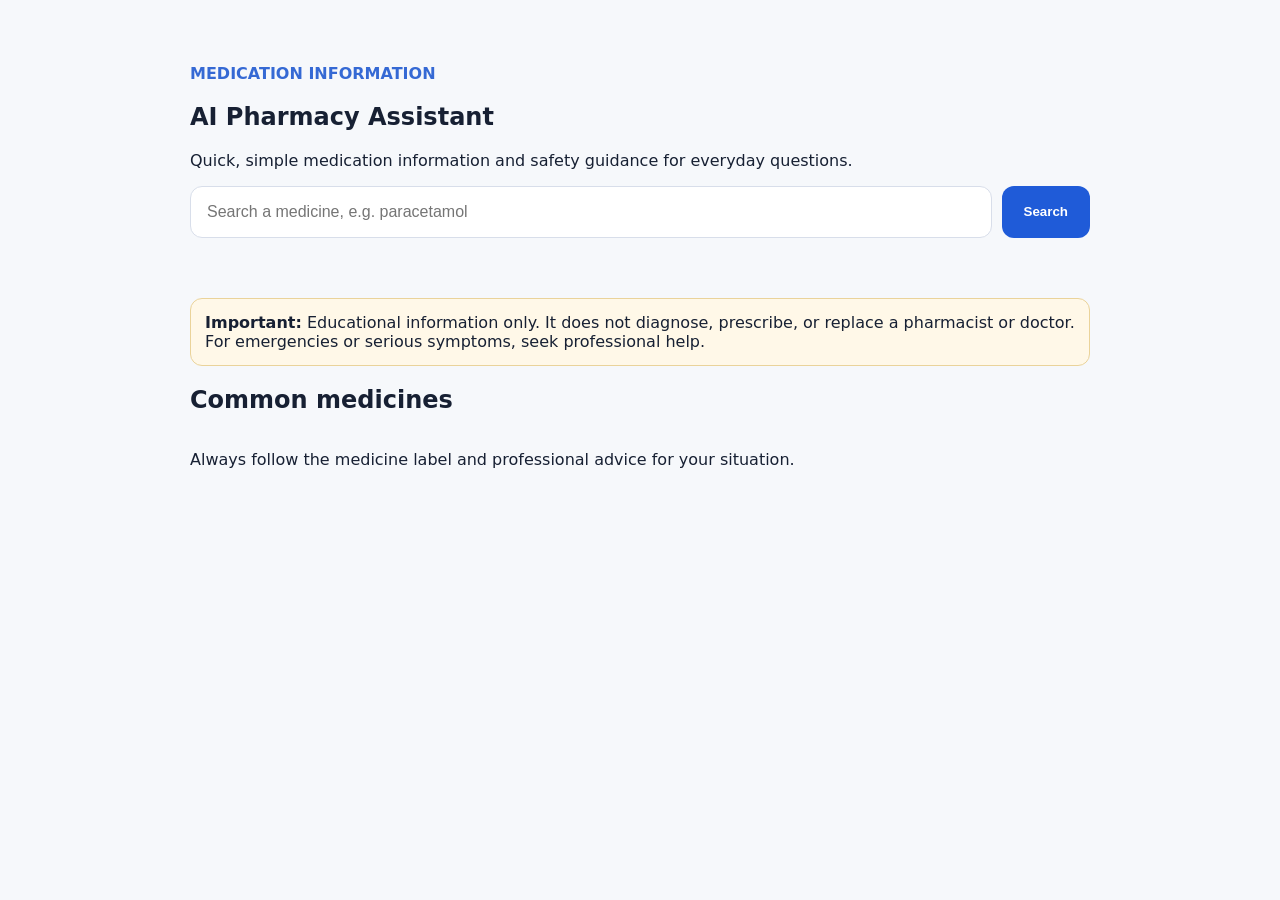
==== static/index.html @ 21f1f7c6 "Create accessible pharmacy assistant product" ====
<!doctype html><html lang="en"><head><meta charset="utf-8"><meta name="viewport" content="width=device-width,initial-scale=1"><title>AI Pharmacy Assistant</title><style>body{font-family:system-ui,sans-serif;margin:0;background:#f6f8fb;color:#172033}.wrap{max-width:900px;margin:auto;padding:24px}.hero{padding:40px 0}.tag{color:#3569d4;font-weight:800}.search{display:flex;gap:10px}.search input{flex:1;padding:16px;border:1px solid #d8deea;border-radius:12px;font-size:16px}.search button{padding:0 22px;border:0;border-radius:12px;background:#1f5bd8;color:#fff;font-weight:800}.notice{margin:20px 0;padding:14px;border:1px solid #ead39a;border-radius:12px;background:#fff8e8}.grid{display:grid;grid-template-columns:repeat(auto-fit,minmax(220px,1fr));gap:14px}.card{background:#fff;padding:20px;border:1px solid #e2e7f0;border-radius:16px}.card h2{margin:5px 0}.card button{margin-top:10px;padding:9px 12px;border:0;border-radius:9px;background:#eef4ff;color:#2458bf;font-weight:700}.detail{margin:22px 0;padding:22px;border-radius:16px;background:#172033;color:#fff}.warning{margin-top:15px;padding:13px;border-radius:10px;background:#3a2b16}@media(max-width:600px){.search{flex-direction:column}.search button{height:48px}}</style></head><body><main class="wrap"><section class="hero"><div class="tag">MEDICATION INFORMATION</div><h1>AI Pharmacy Assistant</h1><p>Quick, simple medication information and safety guidance for everyday questions.</p><form class="search" id="search"><input id="q" placeholder="Search a medicine, e.g. paracetamol"><button>Search</button></form></section><div class="notice"><b>Important:</b> Educational information only. It does not diagnose, prescribe, or replace a pharmacist or doctor. For emergencies or serious symptoms, seek professional help.</div><section id="result"></section><h2>Common medicines</h2><section class="grid" id="cards"></section><p>Always follow the medicine label and professional advice for your situation.</p></main><script>const cards=document.querySelector('#cards'),result=document.querySelector('#result');async function load(){let d=await(await fetch('/api/medicines')).json();cards.innerHTML=d.medicines.map(m=>`<article class="card"><small>${m.category}</small><h2>${m.name}</h2><p>${m.uses.join(' · ')}</p><button onclick="show('${m.name}')">Safety info</button></article>`).join('')}async function show(n){let m=await(await fetch('/api/medicine/'+encodeURIComponent(n))).json();result.innerHTML=m.found?`<article class="detail"><small>${m.category}</small><h2>${m.name}</h2><b>Common uses</b><ul>${m.uses.map(x=>`<li>${x}</li>`).join('')}</ul><div class="warning"><b>Safety note:</b> ${m.warning}<br><br><b>Tip:</b> ${m.tip}</div></article>`:'<p>No matching medicine found in this demo.';result.scrollIntoView({behavior:'smooth'})}document.querySelector('#search').onsubmit=async e=>{e.preventDefault();let q=document.querySelector('#q').value.trim();if(!q)return;let d=await(await fetch('/api/search?q='+encodeURIComponent(q))).json();d.count?show(d.results[0].name):result.innerHTML='<p>No matching medicine found in this demo.</p>'};load()</script></body></html>
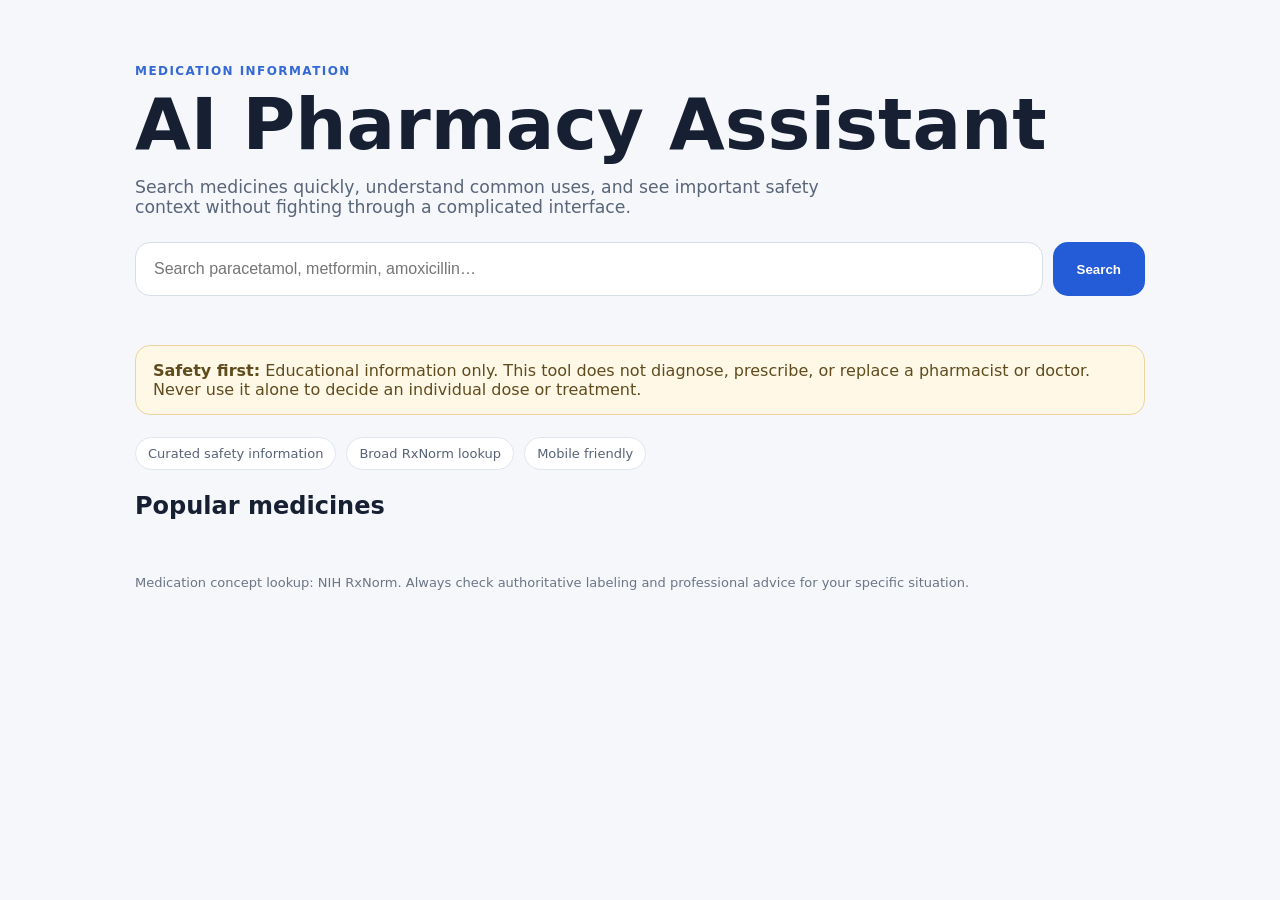
==== commit da796a87: "Upgrade medicine coverage with live RxNorm lookup" ====
--- a/static/index.html
+++ b/static/index.html
@@ -1 +1 @@
-<!doctype html><html lang="en"><head><meta charset="utf-8"><meta name="viewport" content="width=device-width,initial-scale=1"><title>AI Pharmacy Assistant</title><style>body{font-family:system-ui,sans-serif;margin:0;background:#f6f8fb;color:#172033}.wrap{max-width:900px;margin:auto;padding:24px}.hero{padding:40px 0}.tag{color:#3569d4;font-weight:800}.search{display:flex;gap:10px}.search input{flex:1;padding:16px;border:1px solid #d8deea;border-radius:12px;font-size:16px}.search button{padding:0 22px;border:0;border-radius:12px;background:#1f5bd8;color:#fff;font-weight:800}.notice{margin:20px 0;padding:14px;border:1px solid #ead39a;border-radius:12px;background:#fff8e8}.grid{display:grid;grid-template-columns:repeat(auto-fit,minmax(220px,1fr));gap:14px}.card{background:#fff;padding:20px;border:1px solid #e2e7f0;border-radius:16px}.card h2{margin:5px 0}.card button{margin-top:10px;padding:9px 12px;border:0;border-radius:9px;background:#eef4ff;color:#2458bf;font-weight:700}.detail{margin:22px 0;padding:22px;border-radius:16px;background:#172033;color:#fff}.warning{margin-top:15px;padding:13px;border-radius:10px;background:#3a2b16}@media(max-width:600px){.search{flex-direction:column}.search button{height:48px}}</style></head><body><main class="wrap"><section class="hero"><div class="tag">MEDICATION INFORMATION</div><h1>AI Pharmacy Assistant</h1><p>Quick, simple medication information and safety guidance for everyday questions.</p><form class="search" id="search"><input id="q" placeholder="Search a medicine, e.g. paracetamol"><button>Search</button></form></section><div class="notice"><b>Important:</b> Educational information only. It does not diagnose, prescribe, or replace a pharmacist or doctor. For emergencies or serious symptoms, seek professional help.</div><section id="result"></section><h2>Common medicines</h2><section class="grid" id="cards"></section><p>Always follow the medicine label and professional advice for your situation.</p></main><script>const cards=document.querySelector('#cards'),result=document.querySelector('#result');async function load(){let d=await(await fetch('/api/medicines')).json();cards.innerHTML=d.medicines.map(m=>`<article class="card"><small>${m.category}</small><h2>${m.name}</h2><p>${m.uses.join(' · ')}</p><button onclick="show('${m.name}')">Safety info</button></article>`).join('')}async function show(n){let m=await(await fetch('/api/medicine/'+encodeURIComponent(n))).json();result.innerHTML=m.found?`<article class="detail"><small>${m.category}</small><h2>${m.name}</h2><b>Common uses</b><ul>${m.uses.map(x=>`<li>${x}</li>`).join('')}</ul><div class="warning"><b>Safety note:</b> ${m.warning}<br><br><b>Tip:</b> ${m.tip}</div></article>`:'<p>No matching medicine found in this demo.';result.scrollIntoView({behavior:'smooth'})}document.querySelector('#search').onsubmit=async e=>{e.preventDefault();let q=document.querySelector('#q').value.trim();if(!q)return;let d=await(await fetch('/api/search?q='+encodeURIComponent(q))).json();d.count?show(d.results[0].name):result.innerHTML='<p>No matching medicine found in this demo.</p>'};load()</script></body></html>+<!doctype html><html lang="en"><head><meta charset="utf-8"><meta name="viewport" content="width=device-width,initial-scale=1"><meta name="description" content="Accessible medication information assistant"><title>AI Pharmacy Assistant</title><style>:root{font-family:Inter,system-ui,-apple-system,BlinkMacSystemFont,"Segoe UI",sans-serif;color:#172033;background:#f5f7fb}*{box-sizing:border-box}body{margin:0}.wrap{max-width:1050px;margin:auto;padding:20px}.hero{padding:44px 0 24px}.eyebrow{font-size:12px;font-weight:850;letter-spacing:.12em;color:#3569d4}.hero h1{font-size:clamp(2.2rem,7vw,4.5rem);line-height:1;margin:10px 0}.hero p{max-width:700px;color:#596579;font-size:1.08rem}.search{display:flex;gap:10px;margin:25px 0}.search input{flex:1;padding:17px 18px;border:1px solid #d7deea;border-radius:15px;font-size:16px;outline:none;background:#fff}.search input:focus{border-color:#3569d4;box-shadow:0 0 0 4px #3569d41c}.search button{border:0;border-radius:15px;padding:0 24px;background:#245bd6;color:#fff;font-weight:850;cursor:pointer}.notice{background:#fff8e7;border:1px solid #ecd49c;padding:15px 17px;border-radius:15px;color:#604b1d}.stats{display:flex;gap:10px;flex-wrap:wrap;margin:22px 0}.pill{background:#fff;border:1px solid #e0e5ee;border-radius:999px;padding:8px 12px;font-size:13px;color:#586276}.grid{display:grid;grid-template-columns:repeat(auto-fit,minmax(230px,1fr));gap:14px}.card{background:#fff;border:1px solid #e1e6ef;border-radius:18px;padding:20px;box-shadow:0 8px 25px #1720330a}.card h2{margin:5px 0;font-size:1.2rem}.tag{font-size:12px;font-weight:800;color:#3569d4}.card p{color:#5d687a}.card button{border:0;background:#edf3ff;color:#2458bf;border-radius:10px;padding:10px 12px;font-weight:800;cursor:pointer}.detail{margin:25px 0;background:#172033;color:#fff;border-radius:20px;padding:24px}.detail .muted{color:#bfc7d5}.warning{margin-top:18px;padding:14px;border-radius:12px;background:#392b17;border:1px solid #725a30}.live{margin-top:14px;color:#bfc7d5;font-size:13px}.empty{color:#667185;padding:20px 0}footer{color:#6b7586;font-size:13px;padding:35px 0 10px}@media(max-width:600px){.wrap{padding:16px}.search{flex-direction:column}.search button{height:52px}.hero{padding-top:28px}}</style></head><body><main class="wrap"><section class="hero"><div class="eyebrow">MEDICATION INFORMATION</div><h1>AI Pharmacy Assistant</h1><p>Search medicines quickly, understand common uses, and see important safety context without fighting through a complicated interface.</p><form class="search" id="search"><input id="q" aria-label="Search medicines" placeholder="Search paracetamol, metformin, amoxicillin…" autocomplete="off"><button>Search</button></form></section><div class="notice"><strong>Safety first:</strong> Educational information only. This tool does not diagnose, prescribe, or replace a pharmacist or doctor. Never use it alone to decide an individual dose or treatment.</div><div class="stats"><span class="pill">Curated safety information</span><span class="pill">Broad RxNorm lookup</span><span class="pill">Mobile friendly</span></div><section id="result" aria-live="polite"></section><h2>Popular medicines</h2><section class="grid" id="cards"></section><footer>Medication concept lookup: NIH RxNorm. Always check authoritative labeling and professional advice for your specific situation.</footer></main><script>const cards=document.querySelector('#cards'),result=document.querySelector('#result'),q=document.querySelector('#q');async function load(){const d=await(await fetch('/api/medicines')).json();cards.innerHTML=d.medicines.map(m=>`<article class="card"><span class="tag">${m.category}</span><h2>${m.name}</h2><p>${m.uses.join(' · ')}</p><button onclick="show('${m.name.replaceAll("'","\\'")}')">Safety info</button></article>`).join('')}async function show(n){const m=await(await fetch('/api/medicine/'+encodeURIComponent(n))).json();if(!m.found){result.innerHTML='<p class="empty">No medication concept found. Try a generic name or spelling variation.</p>';return}result.innerHTML=`<article class="detail"><span class="muted">${m.category||'Medication'}</span><h2>${m.name}</h2>${m.uses?.length?`<strong>Common uses</strong><ul>${m.uses.map(x=>`<li>${x}</li>`).join('')}</ul>`:'<p class="muted">Live medication concept found. Detailed individualized use information is intentionally not inferred.</p>'}<div class="warning"><strong>Safety:</strong> ${m.warning}<br><br><strong>Practical tip:</strong> ${m.tip}</div><div class="live">Source: ${m.source||'Medication database'}${m.rxcui?` · RxCUI: ${m.rxcui}`:''}</div></article>`;result.scrollIntoView({behavior:'smooth',block:'start'})}document.querySelector('#search').onsubmit=async e=>{e.preventDefault();const term=q.value.trim();if(!term)return;const d=await(await fetch('/api/search?q='+encodeURIComponent(term))).json();if(d.results.length)show(d.results[0].name);else if(d.live_results.length)show(d.live_results[0].name);else result.innerHTML='<p class="empty">No medication concept found.</p>'};load();</script></body></html>
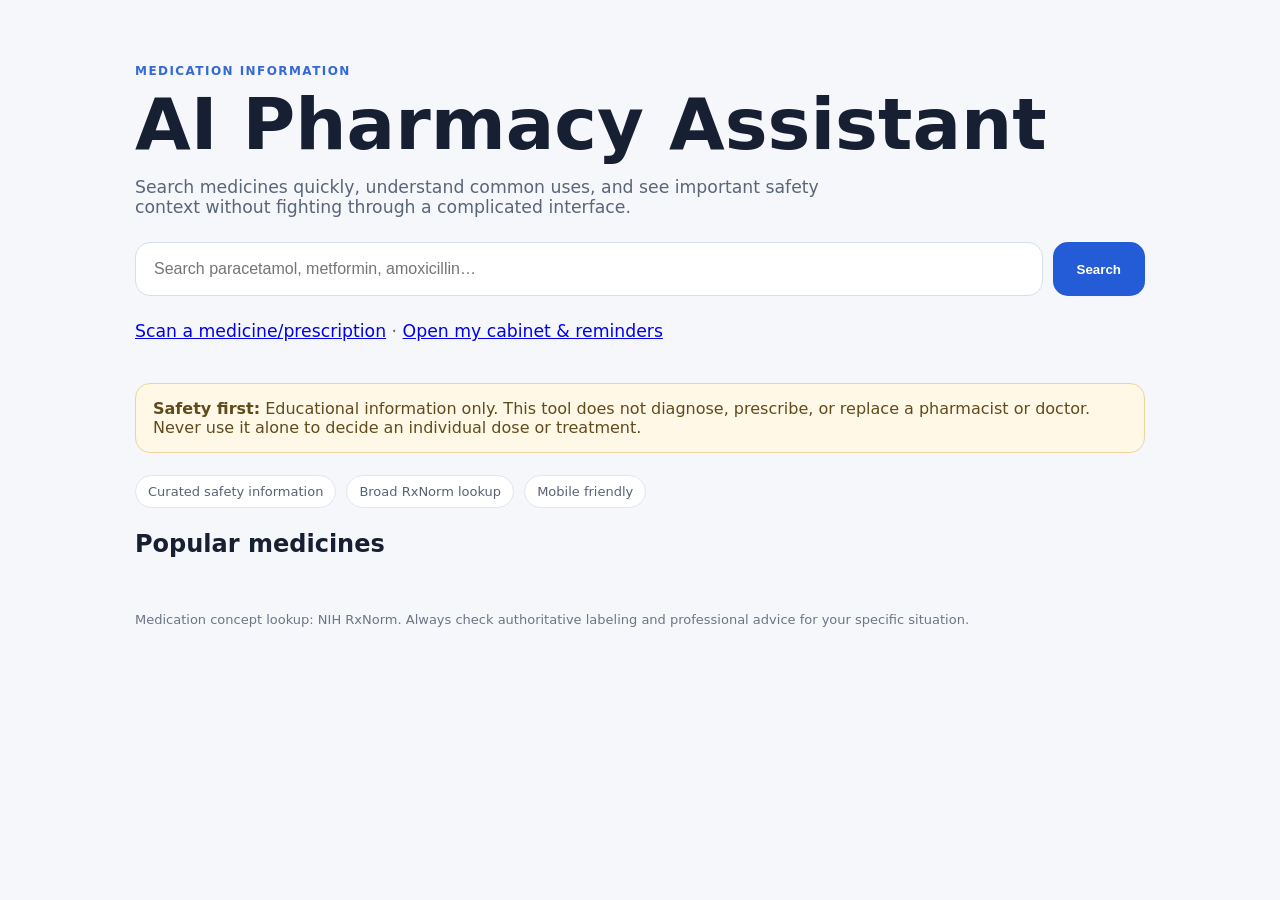
==== commit c1c20d82: "Add persistent database wiring, India sources, OTP delivery, dashboard and security cleanup" ====
--- a/static/index.html
+++ b/static/index.html
@@ -1 +1 @@
-<!doctype html><html lang="en"><head><meta charset="utf-8"><meta name="viewport" content="width=device-width,initial-scale=1"><meta name="description" content="Accessible medication information assistant"><title>AI Pharmacy Assistant</title><style>:root{font-family:Inter,system-ui,-apple-system,BlinkMacSystemFont,"Segoe UI",sans-serif;color:#172033;background:#f5f7fb}*{box-sizing:border-box}body{margin:0}.wrap{max-width:1050px;margin:auto;padding:20px}.hero{padding:44px 0 24px}.eyebrow{font-size:12px;font-weight:850;letter-spacing:.12em;color:#3569d4}.hero h1{font-size:clamp(2.2rem,7vw,4.5rem);line-height:1;margin:10px 0}.hero p{max-width:700px;color:#596579;font-size:1.08rem}.search{display:flex;gap:10px;margin:25px 0}.search input{flex:1;padding:17px 18px;border:1px solid #d7deea;border-radius:15px;font-size:16px;outline:none;background:#fff}.search input:focus{border-color:#3569d4;box-shadow:0 0 0 4px #3569d41c}.search button{border:0;border-radius:15px;padding:0 24px;background:#245bd6;color:#fff;font-weight:850;cursor:pointer}.notice{background:#fff8e7;border:1px solid #ecd49c;padding:15px 17px;border-radius:15px;color:#604b1d}.stats{display:flex;gap:10px;flex-wrap:wrap;margin:22px 0}.pill{background:#fff;border:1px solid #e0e5ee;border-radius:999px;padding:8px 12px;font-size:13px;color:#586276}.grid{display:grid;grid-template-columns:repeat(auto-fit,minmax(230px,1fr));gap:14px}.card{background:#fff;border:1px solid #e1e6ef;border-radius:18px;padding:20px;box-shadow:0 8px 25px #1720330a}.card h2{margin:5px 0;font-size:1.2rem}.tag{font-size:12px;font-weight:800;color:#3569d4}.card p{color:#5d687a}.card button{border:0;background:#edf3ff;color:#2458bf;border-radius:10px;padding:10px 12px;font-weight:800;cursor:pointer}.detail{margin:25px 0;background:#172033;color:#fff;border-radius:20px;padding:24px}.detail .muted{color:#bfc7d5}.warning{margin-top:18px;padding:14px;border-radius:12px;background:#392b17;border:1px solid #725a30}.live{margin-top:14px;color:#bfc7d5;font-size:13px}.empty{color:#667185;padding:20px 0}footer{color:#6b7586;font-size:13px;padding:35px 0 10px}@media(max-width:600px){.wrap{padding:16px}.search{flex-direction:column}.search button{height:52px}.hero{padding-top:28px}}</style></head><body><main class="wrap"><section class="hero"><div class="eyebrow">MEDICATION INFORMATION</div><h1>AI Pharmacy Assistant</h1><p>Search medicines quickly, understand common uses, and see important safety context without fighting through a complicated interface.</p><form class="search" id="search"><input id="q" aria-label="Search medicines" placeholder="Search paracetamol, metformin, amoxicillin…" autocomplete="off"><button>Search</button></form></section><div class="notice"><strong>Safety first:</strong> Educational information only. This tool does not diagnose, prescribe, or replace a pharmacist or doctor. Never use it alone to decide an individual dose or treatment.</div><div class="stats"><span class="pill">Curated safety information</span><span class="pill">Broad RxNorm lookup</span><span class="pill">Mobile friendly</span></div><section id="result" aria-live="polite"></section><h2>Popular medicines</h2><section class="grid" id="cards"></section><footer>Medication concept lookup: NIH RxNorm. Always check authoritative labeling and professional advice for your specific situation.</footer></main><script>const cards=document.querySelector('#cards'),result=document.querySelector('#result'),q=document.querySelector('#q');async function load(){const d=await(await fetch('/api/medicines')).json();cards.innerHTML=d.medicines.map(m=>`<article class="card"><span class="tag">${m.category}</span><h2>${m.name}</h2><p>${m.uses.join(' · ')}</p><button onclick="show('${m.name.replaceAll("'","\\'")}')">Safety info</button></article>`).join('')}async function show(n){const m=await(await fetch('/api/medicine/'+encodeURIComponent(n))).json();if(!m.found){result.innerHTML='<p class="empty">No medication concept found. Try a generic name or spelling variation.</p>';return}result.innerHTML=`<article class="detail"><span class="muted">${m.category||'Medication'}</span><h2>${m.name}</h2>${m.uses?.length?`<strong>Common uses</strong><ul>${m.uses.map(x=>`<li>${x}</li>`).join('')}</ul>`:'<p class="muted">Live medication concept found. Detailed individualized use information is intentionally not inferred.</p>'}<div class="warning"><strong>Safety:</strong> ${m.warning}<br><br><strong>Practical tip:</strong> ${m.tip}</div><div class="live">Source: ${m.source||'Medication database'}${m.rxcui?` · RxCUI: ${m.rxcui}`:''}</div></article>`;result.scrollIntoView({behavior:'smooth',block:'start'})}document.querySelector('#search').onsubmit=async e=>{e.preventDefault();const term=q.value.trim();if(!term)return;const d=await(await fetch('/api/search?q='+encodeURIComponent(term))).json();if(d.results.length)show(d.results[0].name);else if(d.live_results.length)show(d.live_results[0].name);else result.innerHTML='<p class="empty">No medication concept found.</p>'};load();</script></body></html>+<!doctype html><html lang="en"><head><meta charset="utf-8"><meta name="viewport" content="width=device-width,initial-scale=1"><meta name="description" content="Accessible medication information assistant"><title>AI Pharmacy Assistant</title><style>:root{font-family:Inter,system-ui,-apple-system,BlinkMacSystemFont,"Segoe UI",sans-serif;color:#172033;background:#f5f7fb}*{box-sizing:border-box}body{margin:0}.wrap{max-width:1050px;margin:auto;padding:20px}.hero{padding:44px 0 24px}.eyebrow{font-size:12px;font-weight:850;letter-spacing:.12em;color:#3569d4}.hero h1{font-size:clamp(2.2rem,7vw,4.5rem);line-height:1;margin:10px 0}.hero p{max-width:700px;color:#596579;font-size:1.08rem}.search{display:flex;gap:10px;margin:25px 0}.search input{flex:1;padding:17px 18px;border:1px solid #d7deea;border-radius:15px;font-size:16px;outline:none;background:#fff}.search input:focus{border-color:#3569d4;box-shadow:0 0 0 4px #3569d41c}.search button{border:0;border-radius:15px;padding:0 24px;background:#245bd6;color:#fff;font-weight:850;cursor:pointer}.notice{background:#fff8e7;border:1px solid #ecd49c;padding:15px 17px;border-radius:15px;color:#604b1d}.stats{display:flex;gap:10px;flex-wrap:wrap;margin:22px 0}.pill{background:#fff;border:1px solid #e0e5ee;border-radius:999px;padding:8px 12px;font-size:13px;color:#586276}.grid{display:grid;grid-template-columns:repeat(auto-fit,minmax(230px,1fr));gap:14px}.card{background:#fff;border:1px solid #e1e6ef;border-radius:18px;padding:20px;box-shadow:0 8px 25px #1720330a}.card h2{margin:5px 0;font-size:1.2rem}.tag{font-size:12px;font-weight:800;color:#3569d4}.card p{color:#5d687a}.card button{border:0;background:#edf3ff;color:#2458bf;border-radius:10px;padding:10px 12px;font-weight:800;cursor:pointer}.detail{margin:25px 0;background:#172033;color:#fff;border-radius:20px;padding:24px}.detail .muted{color:#bfc7d5}.warning{margin-top:18px;padding:14px;border-radius:12px;background:#392b17;border:1px solid #725a30}.live{margin-top:14px;color:#bfc7d5;font-size:13px}.empty{color:#667185;padding:20px 0}footer{color:#6b7586;font-size:13px;padding:35px 0 10px}@media(max-width:600px){.wrap{padding:16px}.search{flex-direction:column}.search button{height:52px}.hero{padding-top:28px}}</style></head><body><main class="wrap"><section class="hero"><div class="eyebrow">MEDICATION INFORMATION</div><h1>AI Pharmacy Assistant</h1><p>Search medicines quickly, understand common uses, and see important safety context without fighting through a complicated interface.</p><form class="search" id="search"><input id="q" aria-label="Search medicines" placeholder="Search paracetamol, metformin, amoxicillin…" autocomplete="off"><button>Search</button></form><p><a href="/static/scan.html">Scan a medicine/prescription</a> · <a href="/static/dashboard.html">Open my cabinet & reminders</a></p></section><div class="notice"><strong>Safety first:</strong> Educational information only. This tool does not diagnose, prescribe, or replace a pharmacist or doctor. Never use it alone to decide an individual dose or treatment.</div><div class="stats"><span class="pill">Curated safety information</span><span class="pill">Broad RxNorm lookup</span><span class="pill">Mobile friendly</span></div><section id="result" aria-live="polite"></section><h2>Popular medicines</h2><section class="grid" id="cards"></section><footer>Medication concept lookup: NIH RxNorm. Always check authoritative labeling and professional advice for your specific situation.</footer></main><script>const cards=document.querySelector('#cards'),result=document.querySelector('#result'),q=document.querySelector('#q');async function load(){const d=await(await fetch('/api/medicines')).json();cards.innerHTML=d.medicines.map(m=>`<article class="card"><span class="tag">${m.category}</span><h2>${m.name}</h2><p>${m.uses.join(' · ')}</p><button onclick="show('${m.name.replaceAll("'","\\'")}")">Safety info</button></article>`).join('')}async function show(n){const m=await(await fetch('/api/medicine/'+encodeURIComponent(n))).json();if(!m.found){result.innerHTML='<p class="empty">No medication concept found. Try a generic name or spelling variation.</p>';return}result.innerHTML=`<article class="detail"><span class="muted">${m.category||'Medication'}</span><h2>${m.name}</h2>${m.uses?.length?`<strong>Common uses</strong><ul>${m.uses.map(x=>`<li>${x}</li>`).join('')}</ul>`:'<p class="muted">Live medication concept found. Detailed individualized use information is intentionally not inferred.</p>'}<div class="warning"><strong>Safety:</strong> ${m.warning||'Use authoritative labeling and professional advice.'}<br><br><strong>Practical tip:</strong> ${m.tip||'Check the original package and ask a pharmacist if uncertain.'}</div><div class="live">Source: ${m.source||'Medication database'}${m.rxcui?` · RxCUI: ${m.rxcui}`:''}</div></article>`;result.scrollIntoView({behavior:'smooth',block:'start'})}document.querySelector('#search').onsubmit=async e=>{e.preventDefault();const term=q.value.trim();if(!term)return;const d=await(await fetch('/api/search?q='+encodeURIComponent(term))).json();if(d.results.length)show(d.results[0].name);else result.innerHTML='<p class="empty">No medication concept found.</p>'};load();</script></body></html>
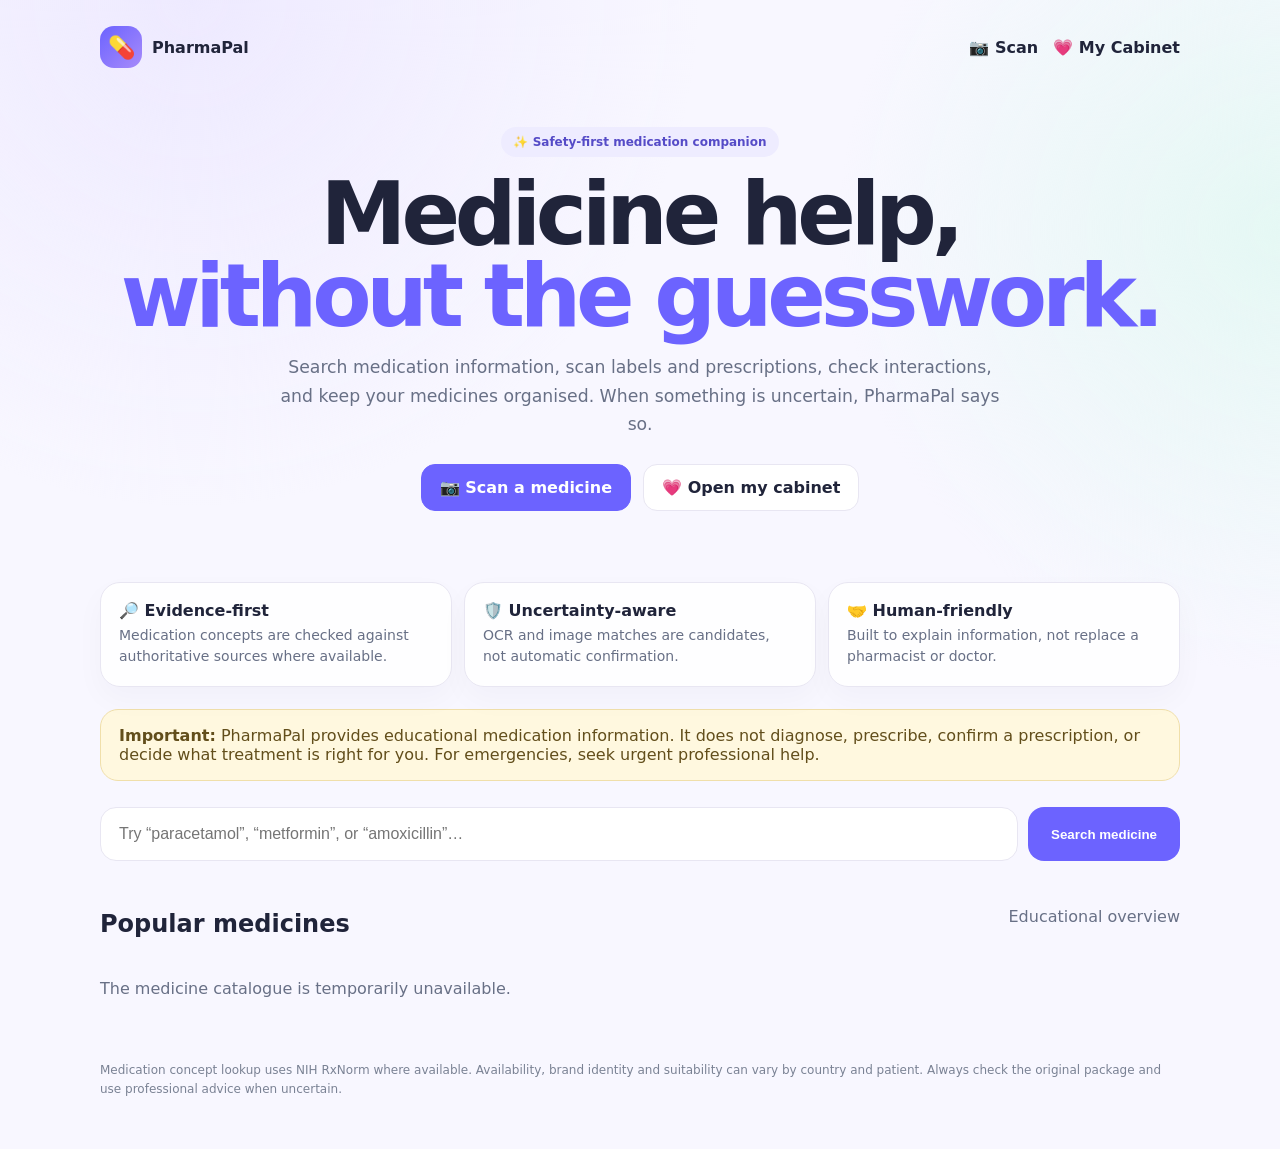
==== commit 5aed3a20: "Polish homepage for clarity, trust and mobile usability" ====
--- a/static/index.html
+++ b/static/index.html
@@ -1 +1 @@
-<!doctype html><html lang="en"><head><meta charset="utf-8"><meta name="viewport" content="width=device-width,initial-scale=1"><meta name="description" content="Accessible medication information assistant"><title>AI Pharmacy Assistant</title><style>:root{font-family:Inter,system-ui,-apple-system,BlinkMacSystemFont,"Segoe UI",sans-serif;color:#172033;background:#f5f7fb}*{box-sizing:border-box}body{margin:0}.wrap{max-width:1050px;margin:auto;padding:20px}.hero{padding:44px 0 24px}.eyebrow{font-size:12px;font-weight:850;letter-spacing:.12em;color:#3569d4}.hero h1{font-size:clamp(2.2rem,7vw,4.5rem);line-height:1;margin:10px 0}.hero p{max-width:700px;color:#596579;font-size:1.08rem}.search{display:flex;gap:10px;margin:25px 0}.search input{flex:1;padding:17px 18px;border:1px solid #d7deea;border-radius:15px;font-size:16px;outline:none;background:#fff}.search input:focus{border-color:#3569d4;box-shadow:0 0 0 4px #3569d41c}.search button{border:0;border-radius:15px;padding:0 24px;background:#245bd6;color:#fff;font-weight:850;cursor:pointer}.notice{background:#fff8e7;border:1px solid #ecd49c;padding:15px 17px;border-radius:15px;color:#604b1d}.stats{display:flex;gap:10px;flex-wrap:wrap;margin:22px 0}.pill{background:#fff;border:1px solid #e0e5ee;border-radius:999px;padding:8px 12px;font-size:13px;color:#586276}.grid{display:grid;grid-template-columns:repeat(auto-fit,minmax(230px,1fr));gap:14px}.card{background:#fff;border:1px solid #e1e6ef;border-radius:18px;padding:20px;box-shadow:0 8px 25px #1720330a}.card h2{margin:5px 0;font-size:1.2rem}.tag{font-size:12px;font-weight:800;color:#3569d4}.card p{color:#5d687a}.card button{border:0;background:#edf3ff;color:#2458bf;border-radius:10px;padding:10px 12px;font-weight:800;cursor:pointer}.detail{margin:25px 0;background:#172033;color:#fff;border-radius:20px;padding:24px}.detail .muted{color:#bfc7d5}.warning{margin-top:18px;padding:14px;border-radius:12px;background:#392b17;border:1px solid #725a30}.live{margin-top:14px;color:#bfc7d5;font-size:13px}.empty{color:#667185;padding:20px 0}footer{color:#6b7586;font-size:13px;padding:35px 0 10px}@media(max-width:600px){.wrap{padding:16px}.search{flex-direction:column}.search button{height:52px}.hero{padding-top:28px}}</style></head><body><main class="wrap"><section class="hero"><div class="eyebrow">MEDICATION INFORMATION</div><h1>AI Pharmacy Assistant</h1><p>Search medicines quickly, understand common uses, and see important safety context without fighting through a complicated interface.</p><form class="search" id="search"><input id="q" aria-label="Search medicines" placeholder="Search paracetamol, metformin, amoxicillin…" autocomplete="off"><button>Search</button></form><p><a href="/static/scan.html">Scan a medicine/prescription</a> · <a href="/static/dashboard.html">Open my cabinet & reminders</a></p></section><div class="notice"><strong>Safety first:</strong> Educational information only. This tool does not diagnose, prescribe, or replace a pharmacist or doctor. Never use it alone to decide an individual dose or treatment.</div><div class="stats"><span class="pill">Curated safety information</span><span class="pill">Broad RxNorm lookup</span><span class="pill">Mobile friendly</span></div><section id="result" aria-live="polite"></section><h2>Popular medicines</h2><section class="grid" id="cards"></section><footer>Medication concept lookup: NIH RxNorm. Always check authoritative labeling and professional advice for your specific situation.</footer></main><script>const cards=document.querySelector('#cards'),result=document.querySelector('#result'),q=document.querySelector('#q');async function load(){const d=await(await fetch('/api/medicines')).json();cards.innerHTML=d.medicines.map(m=>`<article class="card"><span class="tag">${m.category}</span><h2>${m.name}</h2><p>${m.uses.join(' · ')}</p><button onclick="show('${m.name.replaceAll("'","\\'")}")">Safety info</button></article>`).join('')}async function show(n){const m=await(await fetch('/api/medicine/'+encodeURIComponent(n))).json();if(!m.found){result.innerHTML='<p class="empty">No medication concept found. Try a generic name or spelling variation.</p>';return}result.innerHTML=`<article class="detail"><span class="muted">${m.category||'Medication'}</span><h2>${m.name}</h2>${m.uses?.length?`<strong>Common uses</strong><ul>${m.uses.map(x=>`<li>${x}</li>`).join('')}</ul>`:'<p class="muted">Live medication concept found. Detailed individualized use information is intentionally not inferred.</p>'}<div class="warning"><strong>Safety:</strong> ${m.warning||'Use authoritative labeling and professional advice.'}<br><br><strong>Practical tip:</strong> ${m.tip||'Check the original package and ask a pharmacist if uncertain.'}</div><div class="live">Source: ${m.source||'Medication database'}${m.rxcui?` · RxCUI: ${m.rxcui}`:''}</div></article>`;result.scrollIntoView({behavior:'smooth',block:'start'})}document.querySelector('#search').onsubmit=async e=>{e.preventDefault();const term=q.value.trim();if(!term)return;const d=await(await fetch('/api/search?q='+encodeURIComponent(term))).json();if(d.results.length)show(d.results[0].name);else result.innerHTML='<p class="empty">No medication concept found.</p>'};load();</script></body></html>+<!doctype html><html lang="en"><head><meta charset="utf-8"><meta name="viewport" content="width=device-width,initial-scale=1"><meta name="theme-color" content="#6c63ff"><meta name="description" content="A friendly, safety-first AI Pharmacy Assistant"><title>PharmaPal · AI Pharmacy Assistant</title><style>:root{font-family:Inter,system-ui,sans-serif;color:#20243a;background:#f8f7ff;--p:#6c63ff;--muted:#687086;--line:#e8e6f2}*{box-sizing:border-box}body{margin:0;background:radial-gradient(circle at 15% 0,#eeeaff 0,transparent 32%),radial-gradient(circle at 100% 20%,#e5f8f4 0,transparent 28%),#f8f7ff}.wrap{max-width:1120px;margin:auto;padding:18px 20px 50px}.nav{display:flex;align-items:center;justify-content:space-between;padding:8px 0 25px}.brand{display:flex;gap:10px;align-items:center;font-weight:900}.logo{width:42px;height:42px;border-radius:14px;background:linear-gradient(135deg,var(--p),#a78bfa);display:grid;place-items:center;color:white;font-size:22px}.nav a{color:#20243a;text-decoration:none;font-weight:750;margin-left:15px}.hero{text-align:center;padding:34px 0 24px}.badge{display:inline-flex;padding:8px 12px;border-radius:999px;background:#eeecff;color:#554bc7;font-size:12px;font-weight:900}.hero h1{font-size:clamp(2.5rem,8vw,5.4rem);line-height:.95;letter-spacing:-.06em;margin:16px 0}.hero h1 span{color:var(--p)}.hero p{max-width:720px;margin:auto;color:var(--muted);font-size:1.08rem;line-height:1.65}.actions{display:flex;gap:12px;justify-content:center;flex-wrap:wrap;margin:25px 0}.btn{display:inline-flex;align-items:center;justify-content:center;padding:13px 18px;border-radius:14px;text-decoration:none;font-weight:850;border:1px solid var(--line);background:white;color:#20243a}.primary{background:var(--p);border-color:var(--p);color:white}.trust{display:grid;grid-template-columns:repeat(3,1fr);gap:12px;margin:22px 0}.trust div,.card{background:#ffffffdf;border:1px solid var(--line);border-radius:20px;padding:18px;box-shadow:0 12px 30px #20243a08}.trust b{display:block;margin-bottom:5px}.trust span,.card p{color:var(--muted);font-size:14px;line-height:1.55}.notice{margin:18px 0;padding:16px 18px;border-radius:18px;background:#fff8df;border:1px solid #f0dfaa;color:#624e1b}.search{display:flex;gap:10px;margin:26px 0}.search input{flex:1;padding:17px 18px;border:1px solid var(--line);border-radius:16px;font-size:16px;outline:none;background:white}.search input:focus{border-color:var(--p);box-shadow:0 0 0 4px #6c63ff16}.search button{padding:0 23px;border:0;border-radius:16px;background:var(--p);color:white;font-weight:900;cursor:pointer}.section-title{display:flex;justify-content:space-between;align-items:end;margin:34px 0 13px}.section-title h2{margin:0}.grid{display:grid;grid-template-columns:repeat(auto-fit,minmax(220px,1fr));gap:14px}.tag{font-size:11px;font-weight:900;color:#6258d2;text-transform:uppercase;letter-spacing:.08em}.card h3{margin:7px 0}.card button{border:0;background:#efedff;color:#5148c0;border-radius:11px;padding:10px 12px;font-weight:850;cursor:pointer}.result{margin:18px 0}.detail{background:#20243a;color:white;border-radius:22px;padding:23px;box-shadow:0 20px 45px #20243a18}.detail .muted,.source{color:#c6c9d6}.warning{margin-top:16px;padding:14px;border-radius:14px;background:#392f1d;border:1px solid #695731}.empty{color:var(--muted);padding:12px 0}footer{padding-top:35px;color:#7a8294;font-size:12px;line-height:1.6}@media(max-width:700px){.wrap{padding:14px}.nav-links{display:none}.hero{padding-top:25px}.trust{grid-template-columns:1fr}.search{flex-direction:column}.search button{height:52px}.hero h1{font-size:3.1rem}}</style></head><body><main class="wrap"><nav class="nav"><div class="brand"><div class="logo">💊</div><div>PharmaPal</div></div><div class="nav-links"><a href="/static/scan.html">📷 Scan</a><a href="/static/dashboard.html">💗 My Cabinet</a></div></nav><section class="hero"><span class="badge">✨ Safety-first medication companion</span><h1>Medicine help,<br><span>without the guesswork.</span></h1><p>Search medication information, scan labels and prescriptions, check interactions, and keep your medicines organised. When something is uncertain, PharmaPal says so.</p><div class="actions"><a class="btn primary" href="/static/scan.html">📷 Scan a medicine</a><a class="btn" href="/static/dashboard.html">💗 Open my cabinet</a></div></section><section class="trust"><div><b>🔎 Evidence-first</b><span>Medication concepts are checked against authoritative sources where available.</span></div><div><b>🛡️ Uncertainty-aware</b><span>OCR and image matches are candidates, not automatic confirmation.</span></div><div><b>🤝 Human-friendly</b><span>Built to explain information, not replace a pharmacist or doctor.</span></div></section><div class="notice"><strong>Important:</strong> PharmaPal provides educational medication information. It does not diagnose, prescribe, confirm a prescription, or decide what treatment is right for you. For emergencies, seek urgent professional help.</div><section class="search"><input id="q" aria-label="Search medicine" placeholder="Try “paracetamol”, “metformin”, or “amoxicillin”…"><button onclick="searchMed()">Search medicine</button></section><section id="result" class="result" aria-live="polite"></section><div class="section-title"><h2>Popular medicines</h2><span class="empty">Educational overview</span></div><section class="grid" id="cards"></section><footer>Medication concept lookup uses NIH RxNorm where available. Availability, brand identity and suitability can vary by country and patient. Always check the original package and use professional advice when uncertain.</footer></main><script>const cards=document.querySelector('#cards'),result=document.querySelector('#result');async function load(){try{const d=await(await fetch('/api/medicines')).json();cards.innerHTML=(d.medicines||[]).map(m=>`<article class="card"><span class="tag">${esc(m.category||'Medication')}</span><h3>${esc(m.name)}</h3><p>${esc((m.uses||[]).join(' · '))}</p><button onclick="showMed('${esc(m.name).replaceAll("'","\\'")}')">Learn safely →</button></article>`).join('')}catch(e){cards.innerHTML='<p class="empty">The medicine catalogue is temporarily unavailable.</p>'}}function esc(x){return String(x).replace(/[&<>\"]/g,c=>({'&':'&amp;','<':'&lt;','>':'&gt;','\\':'&#92;','"':'&quot;'}[c]))}async function showMed(n){result.innerHTML='<div class="card">Loading verified medication information…</div>';try{const m=await(await fetch('/api/medicine/'+encodeURIComponent(n))).json();if(!m.found){result.innerHTML='<p class="empty">No verified medication concept was found. Try the generic name or check the spelling.</p>';return}result.innerHTML=`<article class="detail"><span class="muted">${esc(m.category||'Medication')}</span><h2>${esc(m.name)}</h2>${m.uses?.length?`<b>Common uses</b><ul>${m.uses.map(x=>`<li>${esc(x)}</li>`).join('')}</ul>`:''}<div class="warning"><b>Safety note</b><br>${esc(m.warning||'Use authoritative labeling and professional advice.')}</div><p>${esc(m.tip||'If you are unsure, ask a pharmacist or clinician.')}</p><div class="source">Source: ${esc(m.source||'Medication database')}${m.rxcui?' · RxCUI '+esc(m.rxcui):''}</div></article>`;result.scrollIntoView({behavior:'smooth',block:'center'})}catch(e){result.innerHTML='<p class="empty">Could not load medication information right now.</p>'}}async function searchMed(){const q=document.querySelector('#q').value.trim();if(!q)return;result.innerHTML='<div class="card">Searching authoritative medication concepts…</div>';try{const d=await(await fetch('/api/search?q='+encodeURIComponent(q))).json();if(d.results?.length)showMed(d.results[0].name);else result.innerHTML='<p class="empty">No verified medication concept found. Try a generic name.</p>'}catch(e){result.innerHTML='<p class="empty">Search is temporarily unavailable.</p>'}}document.querySelector('#q').addEventListener('keydown',e=>{if(e.key==='Enter')searchMed()});load();</script></body></html>
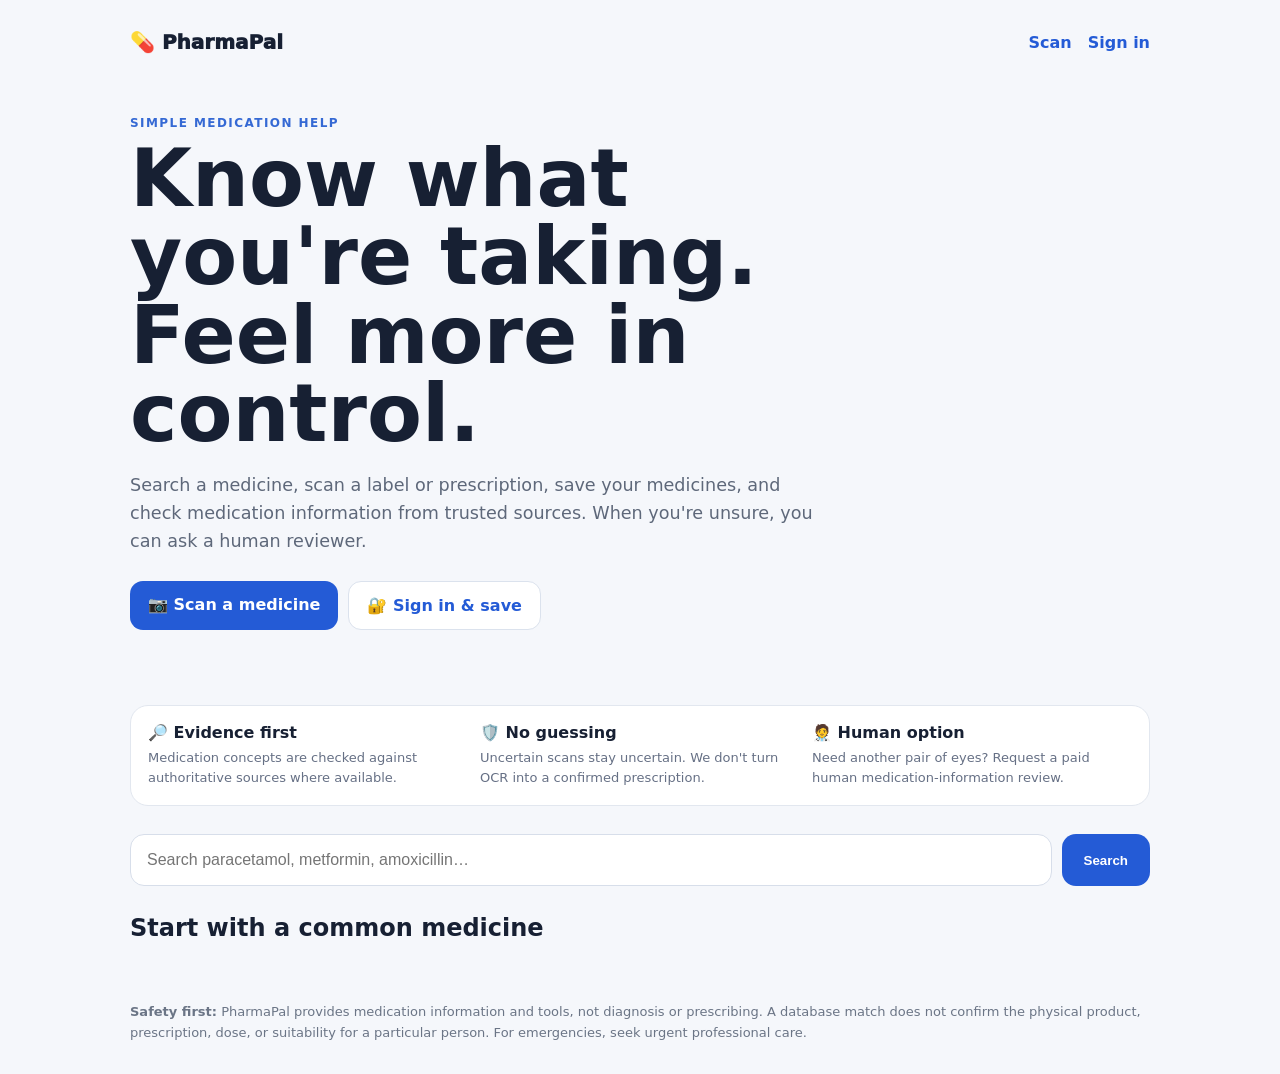
==== commit 49be16af: "Simplify trust-first sign-in and human review messaging" ====
--- a/static/index.html
+++ b/static/index.html
@@ -1 +1 @@
-<!doctype html><html lang="en"><head><meta charset="utf-8"><meta name="viewport" content="width=device-width,initial-scale=1"><meta name="theme-color" content="#6c63ff"><meta name="description" content="A friendly, safety-first AI Pharmacy Assistant"><title>PharmaPal · AI Pharmacy Assistant</title><style>:root{font-family:Inter,system-ui,sans-serif;color:#20243a;background:#f8f7ff;--p:#6c63ff;--muted:#687086;--line:#e8e6f2}*{box-sizing:border-box}body{margin:0;background:radial-gradient(circle at 15% 0,#eeeaff 0,transparent 32%),radial-gradient(circle at 100% 20%,#e5f8f4 0,transparent 28%),#f8f7ff}.wrap{max-width:1120px;margin:auto;padding:18px 20px 50px}.nav{display:flex;align-items:center;justify-content:space-between;padding:8px 0 25px}.brand{display:flex;gap:10px;align-items:center;font-weight:900}.logo{width:42px;height:42px;border-radius:14px;background:linear-gradient(135deg,var(--p),#a78bfa);display:grid;place-items:center;color:white;font-size:22px}.nav a{color:#20243a;text-decoration:none;font-weight:750;margin-left:15px}.hero{text-align:center;padding:34px 0 24px}.badge{display:inline-flex;padding:8px 12px;border-radius:999px;background:#eeecff;color:#554bc7;font-size:12px;font-weight:900}.hero h1{font-size:clamp(2.5rem,8vw,5.4rem);line-height:.95;letter-spacing:-.06em;margin:16px 0}.hero h1 span{color:var(--p)}.hero p{max-width:720px;margin:auto;color:var(--muted);font-size:1.08rem;line-height:1.65}.actions{display:flex;gap:12px;justify-content:center;flex-wrap:wrap;margin:25px 0}.btn{display:inline-flex;align-items:center;justify-content:center;padding:13px 18px;border-radius:14px;text-decoration:none;font-weight:850;border:1px solid var(--line);background:white;color:#20243a}.primary{background:var(--p);border-color:var(--p);color:white}.trust{display:grid;grid-template-columns:repeat(3,1fr);gap:12px;margin:22px 0}.trust div,.card{background:#ffffffdf;border:1px solid var(--line);border-radius:20px;padding:18px;box-shadow:0 12px 30px #20243a08}.trust b{display:block;margin-bottom:5px}.trust span,.card p{color:var(--muted);font-size:14px;line-height:1.55}.notice{margin:18px 0;padding:16px 18px;border-radius:18px;background:#fff8df;border:1px solid #f0dfaa;color:#624e1b}.search{display:flex;gap:10px;margin:26px 0}.search input{flex:1;padding:17px 18px;border:1px solid var(--line);border-radius:16px;font-size:16px;outline:none;background:white}.search input:focus{border-color:var(--p);box-shadow:0 0 0 4px #6c63ff16}.search button{padding:0 23px;border:0;border-radius:16px;background:var(--p);color:white;font-weight:900;cursor:pointer}.section-title{display:flex;justify-content:space-between;align-items:end;margin:34px 0 13px}.section-title h2{margin:0}.grid{display:grid;grid-template-columns:repeat(auto-fit,minmax(220px,1fr));gap:14px}.tag{font-size:11px;font-weight:900;color:#6258d2;text-transform:uppercase;letter-spacing:.08em}.card h3{margin:7px 0}.card button{border:0;background:#efedff;color:#5148c0;border-radius:11px;padding:10px 12px;font-weight:850;cursor:pointer}.result{margin:18px 0}.detail{background:#20243a;color:white;border-radius:22px;padding:23px;box-shadow:0 20px 45px #20243a18}.detail .muted,.source{color:#c6c9d6}.warning{margin-top:16px;padding:14px;border-radius:14px;background:#392f1d;border:1px solid #695731}.empty{color:var(--muted);padding:12px 0}footer{padding-top:35px;color:#7a8294;font-size:12px;line-height:1.6}@media(max-width:700px){.wrap{padding:14px}.nav-links{display:none}.hero{padding-top:25px}.trust{grid-template-columns:1fr}.search{flex-direction:column}.search button{height:52px}.hero h1{font-size:3.1rem}}</style></head><body><main class="wrap"><nav class="nav"><div class="brand"><div class="logo">💊</div><div>PharmaPal</div></div><div class="nav-links"><a href="/static/scan.html">📷 Scan</a><a href="/static/dashboard.html">💗 My Cabinet</a></div></nav><section class="hero"><span class="badge">✨ Safety-first medication companion</span><h1>Medicine help,<br><span>without the guesswork.</span></h1><p>Search medication information, scan labels and prescriptions, check interactions, and keep your medicines organised. When something is uncertain, PharmaPal says so.</p><div class="actions"><a class="btn primary" href="/static/scan.html">📷 Scan a medicine</a><a class="btn" href="/static/dashboard.html">💗 Open my cabinet</a></div></section><section class="trust"><div><b>🔎 Evidence-first</b><span>Medication concepts are checked against authoritative sources where available.</span></div><div><b>🛡️ Uncertainty-aware</b><span>OCR and image matches are candidates, not automatic confirmation.</span></div><div><b>🤝 Human-friendly</b><span>Built to explain information, not replace a pharmacist or doctor.</span></div></section><div class="notice"><strong>Important:</strong> PharmaPal provides educational medication information. It does not diagnose, prescribe, confirm a prescription, or decide what treatment is right for you. For emergencies, seek urgent professional help.</div><section class="search"><input id="q" aria-label="Search medicine" placeholder="Try “paracetamol”, “metformin”, or “amoxicillin”…"><button onclick="searchMed()">Search medicine</button></section><section id="result" class="result" aria-live="polite"></section><div class="section-title"><h2>Popular medicines</h2><span class="empty">Educational overview</span></div><section class="grid" id="cards"></section><footer>Medication concept lookup uses NIH RxNorm where available. Availability, brand identity and suitability can vary by country and patient. Always check the original package and use professional advice when uncertain.</footer></main><script>const cards=document.querySelector('#cards'),result=document.querySelector('#result');async function load(){try{const d=await(await fetch('/api/medicines')).json();cards.innerHTML=(d.medicines||[]).map(m=>`<article class="card"><span class="tag">${esc(m.category||'Medication')}</span><h3>${esc(m.name)}</h3><p>${esc((m.uses||[]).join(' · '))}</p><button onclick="showMed('${esc(m.name).replaceAll("'","\\'")}')">Learn safely →</button></article>`).join('')}catch(e){cards.innerHTML='<p class="empty">The medicine catalogue is temporarily unavailable.</p>'}}function esc(x){return String(x).replace(/[&<>\"]/g,c=>({'&':'&amp;','<':'&lt;','>':'&gt;','\\':'&#92;','"':'&quot;'}[c]))}async function showMed(n){result.innerHTML='<div class="card">Loading verified medication information…</div>';try{const m=await(await fetch('/api/medicine/'+encodeURIComponent(n))).json();if(!m.found){result.innerHTML='<p class="empty">No verified medication concept was found. Try the generic name or check the spelling.</p>';return}result.innerHTML=`<article class="detail"><span class="muted">${esc(m.category||'Medication')}</span><h2>${esc(m.name)}</h2>${m.uses?.length?`<b>Common uses</b><ul>${m.uses.map(x=>`<li>${esc(x)}</li>`).join('')}</ul>`:''}<div class="warning"><b>Safety note</b><br>${esc(m.warning||'Use authoritative labeling and professional advice.')}</div><p>${esc(m.tip||'If you are unsure, ask a pharmacist or clinician.')}</p><div class="source">Source: ${esc(m.source||'Medication database')}${m.rxcui?' · RxCUI '+esc(m.rxcui):''}</div></article>`;result.scrollIntoView({behavior:'smooth',block:'center'})}catch(e){result.innerHTML='<p class="empty">Could not load medication information right now.</p>'}}async function searchMed(){const q=document.querySelector('#q').value.trim();if(!q)return;result.innerHTML='<div class="card">Searching authoritative medication concepts…</div>';try{const d=await(await fetch('/api/search?q='+encodeURIComponent(q))).json();if(d.results?.length)showMed(d.results[0].name);else result.innerHTML='<p class="empty">No verified medication concept found. Try a generic name.</p>'}catch(e){result.innerHTML='<p class="empty">Search is temporarily unavailable.</p>'}}document.querySelector('#q').addEventListener('keydown',e=>{if(e.key==='Enter')searchMed()});load();</script></body></html>+<!doctype html><html lang="en"><head><meta charset="utf-8"><meta name="viewport" content="width=device-width,initial-scale=1"><meta name="description" content="Simple, safety-first medication information and medicine scanning"><title>PharmaPal · Simple medication help</title><style>:root{font-family:Inter,system-ui,-apple-system,BlinkMacSystemFont,"Segoe UI",sans-serif;color:#172033;background:#f5f7fb}*{box-sizing:border-box}body{margin:0}.wrap{max-width:1060px;margin:auto;padding:20px}.nav{display:flex;justify-content:space-between;align-items:center;padding:10px 0}.brand{font-weight:950;font-size:20px}.nav a{color:#245bd6;text-decoration:none;font-weight:800;margin-left:16px}.hero{padding:52px 0 28px}.eyebrow{font-size:12px;font-weight:900;letter-spacing:.12em;color:#3569d4}.hero h1{font-size:clamp(2.4rem,7vw,5rem);line-height:.98;margin:10px 0;max-width:780px}.hero p{max-width:700px;color:#5e687a;font-size:1.1rem;line-height:1.6}.actions{display:flex;gap:10px;flex-wrap:wrap;margin:25px 0}.btn{display:inline-block;padding:14px 18px;border-radius:13px;text-decoration:none;font-weight:850}.primary{background:#245bd6;color:white}.secondary{background:#fff;color:#245bd6;border:1px solid #dbe2ed}.trust{background:#fff;border:1px solid #e2e7ef;border-radius:18px;padding:17px;display:grid;grid-template-columns:repeat(auto-fit,minmax(190px,1fr));gap:12px;margin:22px 0}.trust b{display:block;margin-bottom:5px}.trust span{font-size:13px;color:#667085;line-height:1.45}.grid{display:grid;grid-template-columns:repeat(auto-fit,minmax(240px,1fr));gap:14px}.card{background:#fff;border:1px solid #e1e6ef;border-radius:18px;padding:20px}.card h2{margin:6px 0}.tag{font-size:12px;font-weight:900;color:#3569d4}.card p{color:#5d687a;line-height:1.5}.search{display:flex;gap:10px;margin:28px 0}.search input{flex:1;padding:16px;border:1px solid #d7deea;border-radius:14px;font-size:16px}.search button{border:0;border-radius:14px;padding:0 22px;background:#245bd6;color:#fff;font-weight:850}.detail{margin:22px 0;background:#172033;color:#fff;border-radius:20px;padding:24px}.detail .muted{color:#c2c9d5}.warning{margin-top:15px;padding:14px;border-radius:12px;background:#3a2c18}.empty{color:#667085;padding:16px 0}footer{color:#6b7586;font-size:13px;padding:40px 0 10px;line-height:1.6}@media(max-width:600px){.wrap{padding:16px}.hero{padding-top:35px}.search{flex-direction:column}.search button{height:52px}.nav a{margin-left:9px;font-size:14px}}</style></head><body><main class="wrap"><nav class="nav"><div class="brand">💊 PharmaPal</div><div><a href="/static/scan.html">Scan</a><a href="/static/login.html">Sign in</a></div></nav><section class="hero"><div class="eyebrow">SIMPLE MEDICATION HELP</div><h1>Know what you're taking. Feel more in control.</h1><p>Search a medicine, scan a label or prescription, save your medicines, and check medication information from trusted sources. When you're unsure, you can ask a human reviewer.</p><div class="actions"><a class="btn primary" href="/static/scan.html">📷 Scan a medicine</a><a class="btn secondary" href="/static/login.html">🔐 Sign in & save</a></div></section><section class="trust"><div><b>🔎 Evidence first</b><span>Medication concepts are checked against authoritative sources where available.</span></div><div><b>🛡️ No guessing</b><span>Uncertain scans stay uncertain. We don't turn OCR into a confirmed prescription.</span></div><div><b>🧑‍⚕️ Human option</b><span>Need another pair of eyes? Request a paid human medication-information review.</span></div></section><form class="search" id="search"><input id="q" aria-label="Search medicine" placeholder="Search paracetamol, metformin, amoxicillin…"><button>Search</button></form><section id="result" aria-live="polite"></section><h2>Start with a common medicine</h2><section class="grid" id="cards"></section><footer><strong>Safety first:</strong> PharmaPal provides medication information and tools, not diagnosis or prescribing. A database match does not confirm the physical product, prescription, dose, or suitability for a particular person. For emergencies, seek urgent professional care.</footer></main><script>const cards=document.querySelector('#cards'),result=document.querySelector('#result'),q=document.querySelector('#q');async function load(){try{const d=await(await fetch('/api/medicines')).json();cards.innerHTML=d.medicines.slice(0,8).map(m=>`<article class="card"><span class="tag">${m.category}</span><h2>${m.name}</h2><p>${m.uses.join(' · ')}</p><button class="btn secondary" onclick="show('${m.name.replaceAll("'","\\'")}')">View safety info</button></article>`).join('')}catch(e){cards.innerHTML='<p class="empty">Medicine list is temporarily unavailable. Try search instead.</p>'}}async function show(n){try{const m=await(await fetch('/api/medicine/'+encodeURIComponent(n))).json();if(!m.found){result.innerHTML='<p class="empty">No verified medication concept found. Try the generic name or check spelling.</p>';return}result.innerHTML=`<article class="detail"><div class="muted">${m.category||'Medication'}</div><h2>${m.name}</h2>${m.uses?.length?`<strong>Common uses</strong><ul>${m.uses.map(x=>`<li>${x}</li>`).join('')}</ul>`:''}<div class="warning"><strong>Safety:</strong> ${m.warning||'Use authoritative labeling and professional advice.'}<br><br><strong>Tip:</strong> ${m.tip||'Ask a pharmacist if you are unsure.'}</div><p class="muted">Source: ${m.source||'Medication database'}${m.rxcui?` · RxCUI: ${m.rxcui}`:''}</p></article>`;result.scrollIntoView({behavior:'smooth'})}catch(e){result.innerHTML='<p class="empty">We could not load that medicine right now.</p>'}}document.querySelector('#search').onsubmit=async e=>{e.preventDefault();const term=q.value.trim();if(!term)return;try{const d=await(await fetch('/api/search?q='+encodeURIComponent(term))).json();if(d.results.length)show(d.results[0].name);else result.innerHTML='<p class="empty">No medication concept found. Try another spelling.</p>'}catch(e){result.innerHTML='<p class="empty">Search is temporarily unavailable.</p>'}}load()</script></body></html>
